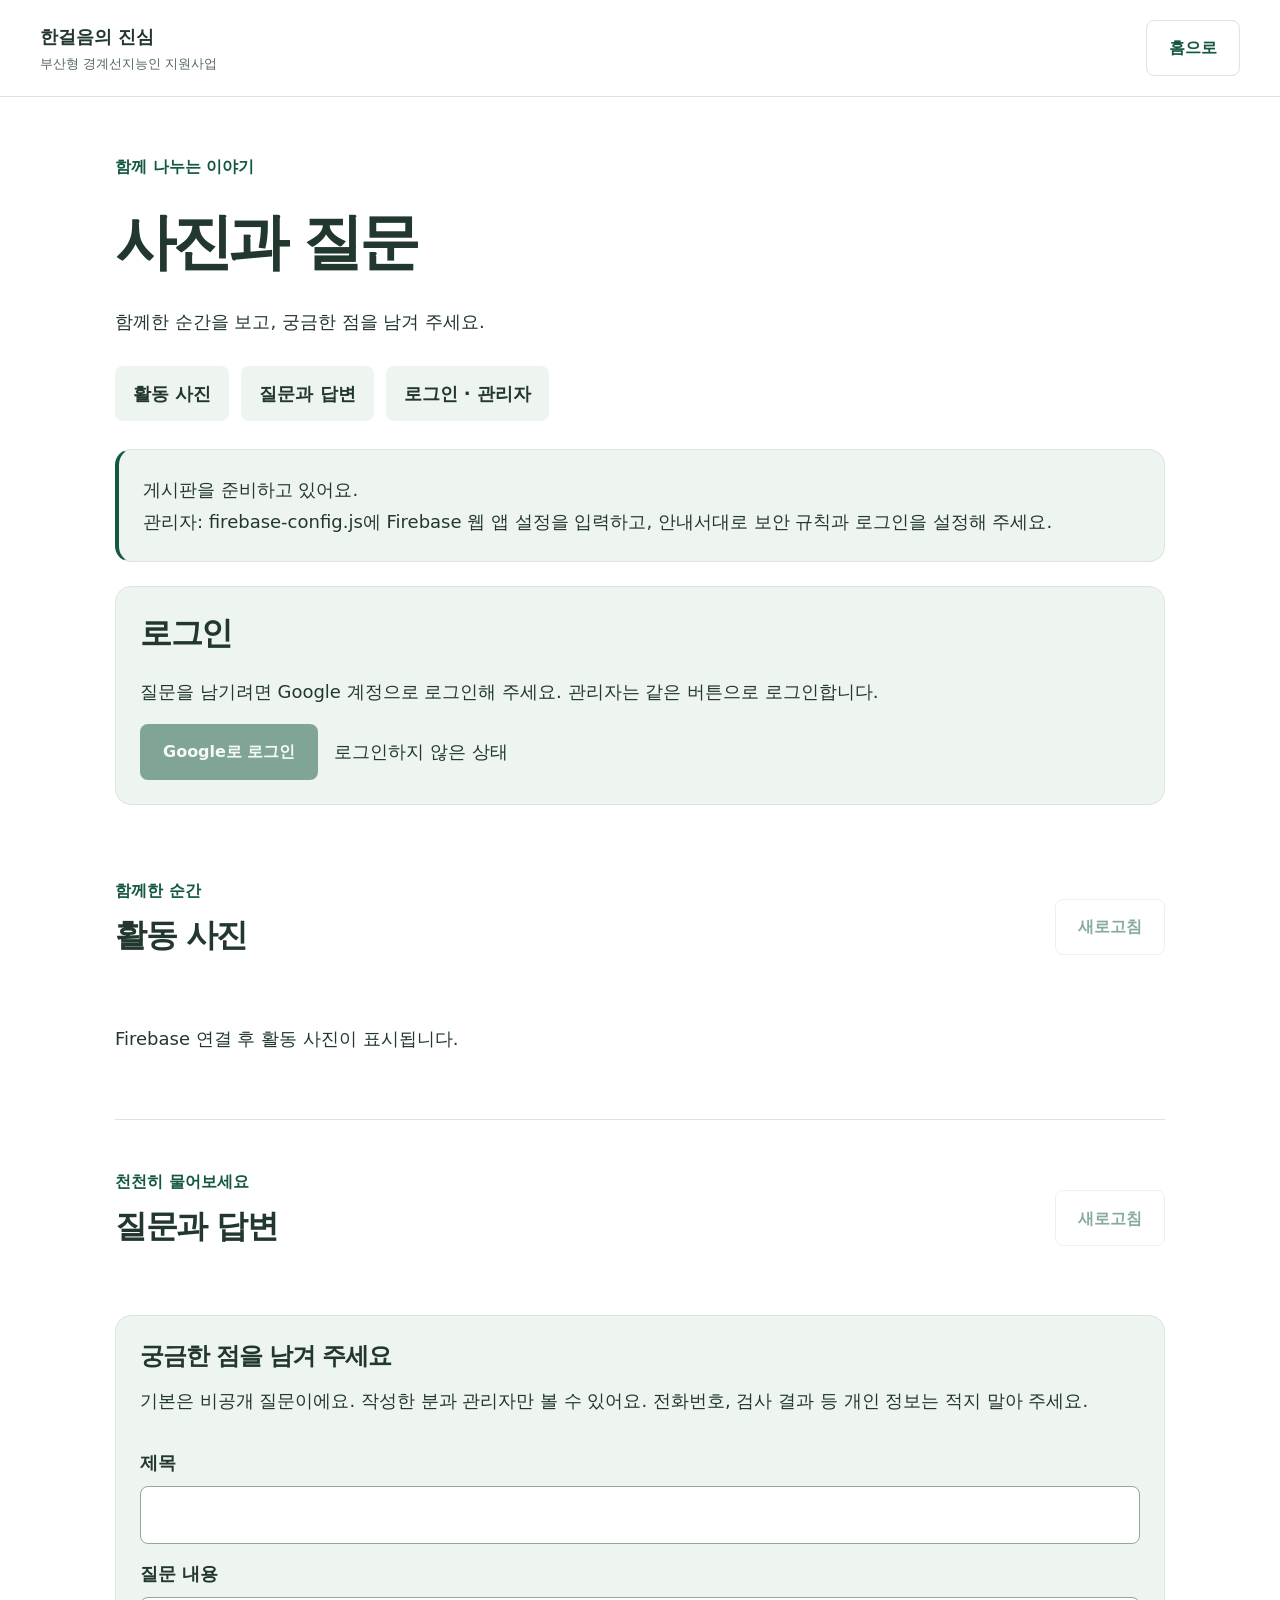
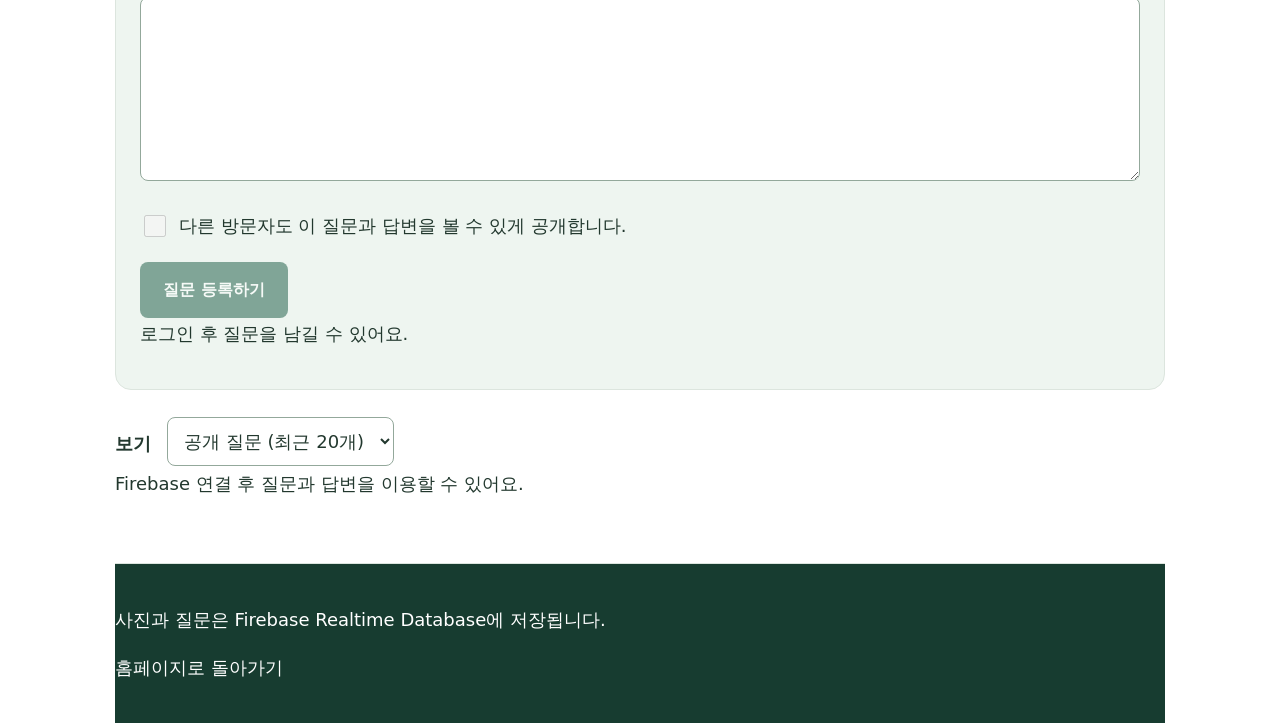
==== community.html @ c196d1d3 "Add files via upload" ====
<!doctype html>
<html lang="ko">
<head>
<meta charset="utf-8"><meta name="viewport" content="width=device-width,initial-scale=1">
<title>사진과 질문 | 한걸음의 진심</title>
<meta name="description" content="함께한 활동 사진을 보고, 궁금한 점을 물어보세요.">
<link rel="icon" href="assets/favicon.svg" type="image/svg+xml">
<link rel="stylesheet" href="styles.css"><link rel="stylesheet" href="community.css">
<script type="module" src="community.js"></script>
</head>
<body>
<a class="skip-link" href="#community-main">본문으로 바로 가기</a>
<header class="community-header"><div class="wrap toolbar"><a href="index.html"><strong>한걸음의 진심</strong><small>부산형 경계선지능인 지원사업</small></a><a class="button light" href="index.html">홈으로</a></div></header>
<main id="community-main" class="wrap community-main">
<p class="eyebrow">함께 나누는 이야기</p><h1>사진과 질문</h1><p>함께한 순간을 보고, 궁금한 점을 남겨 주세요.</p>
<nav class="community-nav" aria-label="게시판 바로 가기"><a href="#photos">활동 사진</a><a href="#questions">질문과 답변</a><a href="#account">로그인 · 관리자</a></nav>
<p id="setup-status" class="notice" role="status">게시판 연결을 확인하고 있어요.</p>
<noscript><p class="notice">게시판을 이용하려면 브라우저의 JavaScript를 켜 주세요.</p></noscript>
<section id="account" class="panel"><h2>로그인</h2><p>질문을 남기려면 Google 계정으로 로그인해 주세요. 관리자는 같은 버튼으로 로그인합니다.</p><div class="toolbar"><button id="login" class="button primary" disabled>Google로 로그인</button><button id="logout" class="button light" hidden>로그아웃</button><span id="account-status">로그인하지 않은 상태</span></div><p id="auth-status" role="status"></p></section>
<section id="photos" class="community-section"><div class="section-heading"><div><p class="eyebrow">함께한 순간</p><h2>활동 사진</h2></div><button id="refresh-photos" class="button light" disabled>새로고침</button></div>
<div id="upload-panel" class="panel" hidden><h3>사진 올리기 · 관리자</h3><p>사진 한 장을 선택하면 자동으로 용량을 줄여요. 미리보기를 확인한 뒤 게시해 주세요.</p><form id="upload-form"><label for="photo-title">제목</label><input id="photo-title" maxlength="80" required><label for="photo-description">사진 설명</label><textarea id="photo-description" maxlength="500" rows="2" placeholder="사진의 모습을 설명해 주세요. 사진을 볼 수 없는 분에게도 도움이 돼요."></textarea><label for="photo-file">사진 선택 (JPEG, PNG, WebP · 원본 최대 20MB)</label><input id="photo-file" type="file" accept="image/jpeg,image/png,image/webp" required><img id="photo-preview" alt="압축한 사진 미리보기" hidden><p id="compression-status" role="status">긴 변 최대 1,024px · 목표 60KB · 최대 96KB · 원본 미보관</p><button id="publish-photo" class="button primary" disabled>사진 게시하기</button><p id="upload-status" role="status"></p></form></div>
<p id="photos-status" role="status"></p><div id="photo-list" class="photo-grid"></div><button id="more-photos" class="button light" hidden>사진 더 보기</button></section>
<section id="questions" class="community-section"><div class="section-heading"><div><p class="eyebrow">천천히 물어보세요</p><h2>질문과 답변</h2></div><button id="refresh-questions" class="button light" disabled>새로고침</button></div>
<div class="panel"><h3>궁금한 점을 남겨 주세요</h3><p>기본은 비공개 질문이에요. 작성한 분과 관리자만 볼 수 있어요. 전화번호, 검사 결과 등 개인 정보는 적지 말아 주세요.</p><form id="question-form"><fieldset id="question-fields" disabled><label for="question-title">제목</label><input id="question-title" maxlength="100" required><label for="question-body">질문 내용</label><textarea id="question-body" maxlength="2000" rows="5" required></textarea><label class="check-label"><input id="question-public" type="checkbox"> 다른 방문자도 이 질문과 답변을 볼 수 있게 공개합니다.</label><button class="button primary" type="submit">질문 등록하기</button></fieldset><p id="question-status" role="status">로그인 후 질문을 남길 수 있어요.</p></form></div>
<div class="toolbar"><label for="question-filter">보기</label><select id="question-filter"><option value="public">공개 질문 (최근 20개)</option><option value="mine" disabled>내 질문 (최근 20개)</option><option value="all" disabled>전체 질문 · 관리자</option></select></div><p id="questions-status" role="status"></p><div id="question-list"></div><button id="more-questions" class="button light" hidden>이전 질문 더 보기 · 관리자</button>
</section>
<footer><p>사진과 질문은 Firebase Realtime Database에 저장됩니다.</p><a href="index.html">홈페이지로 돌아가기</a></footer>
</main>
</body></html>
---- styles.css ----
:root{--green:#155840;--dark:#173c30;--ink:#22382e;--muted:#56685e;--pale:#eef5f0;--line:#dce5de;--yellow:#f2cf67;--page:#fff;--body-size:1.125rem}
*{box-sizing:border-box}html{scroll-behavior:smooth;scroll-padding-top:125px}body{margin:0;color:var(--ink);background:var(--page);font-family:"Pretendard","Noto Sans KR","Malgun Gothic",system-ui,sans-serif;font-size:var(--body-size);line-height:1.75;word-break:keep-all;overflow-wrap:break-word}a{color:inherit;text-decoration:none}button{font:inherit;cursor:pointer}svg{display:block;width:26px;height:26px;flex:none}button,a{-webkit-tap-highlight-color:transparent}a:focus-visible,button:focus-visible{outline:3px solid #a06300;outline-offset:5px}h1,h2,h3,h4,p{margin-top:0}h1,h2,h3,h4{line-height:1.4;letter-spacing:-.045em}h2{font-size:2.5rem;font-weight:750;margin-bottom:20px}h3{font-size:1.5rem}h4{font-size:1.125rem}p{margin-bottom:16px}.wrap{max-width:1200px;width:calc(100% - 80px);margin:auto}.sr-only{position:absolute;width:1px;height:1px;padding:0;margin:-1px;overflow:hidden;clip:rect(0,0,0,0);white-space:nowrap;border:0}.skip-link{position:fixed;top:-100px;left:20px;padding:12px 24px;background:var(--green);color:white;z-index:100}.skip-link:focus{top:10px}
.header{position:sticky;top:0;z-index:20;background:rgba(255,255,255,.98);border-bottom:1px solid var(--line)}.header-inner{max-width:1440px;margin:auto;padding:22px 32px;display:flex;align-items:center;gap:24px;justify-content:space-between}.brand{display:flex;gap:12px;align-items:center;flex-shrink:0}.brand-symbol{width:40px;height:45px;fill:var(--green)}.brand strong{display:block;font-size:1.65rem;letter-spacing:-.06em;line-height:1.35}.brand small{display:block;font-size:.8125rem;color:var(--muted);margin-top:2px}.header nav{display:flex;gap:24px;align-items:center}.header nav a{font-size:1rem;font-weight:700;padding:10px 0;border-bottom:2px solid transparent}.header nav a:hover,.header nav a[aria-current]{color:var(--green);border-bottom-color:var(--green)}.header nav a span{margin-right:3px}.text-control{padding:9px 14px;min-height:46px;border:1px solid var(--line);border-radius:8px;color:var(--dark);background:white;font-size:.875rem;white-space:nowrap}.text-control span{font-weight:800;margin-right:5px}.text-control[aria-pressed=true]{background:var(--green);color:white}
.hero{position:relative;isolation:isolate;background:#fbfcf8;min-height:650px;overflow:hidden}.hero-picture{position:absolute;inset:0 0 0 35%;z-index:-2}.hero-picture img{width:100%;height:100%;object-fit:cover;object-position:60% 50%}.hero:before{content:"";position:absolute;inset:0;background:linear-gradient(90deg,#fbfcf8 0%,#fbfcf8 28%,rgba(251,252,248,.98) 36%,rgba(251,252,248,.7) 45%,rgba(251,252,248,0) 62%);z-index:-1}.hero-inner{padding-top:94px;padding-bottom:90px}.hero-copy{width:56%}.eyebrow{font-size:1rem;font-weight:650;color:var(--green);display:flex;align-items:center;gap:10px;margin-bottom:24px}.little-line{width:22px;height:2px;background:var(--green)}h1{font-size:clamp(3rem,4.7vw,4.4rem);line-height:1.24;font-weight:800;margin-bottom:26px;letter-spacing:-.07em}h1 span{color:var(--green)}.hero-description{color:#425849;font-size:1.2rem;line-height:1.9;margin-bottom:30px}.hero-actions{display:flex;gap:12px;flex-wrap:wrap}.button{display:inline-flex;align-items:center;justify-content:center;gap:8px;min-height:56px;padding:13px 22px;border:1px solid transparent;border-radius:8px;font-size:1rem;font-weight:700;line-height:1.6;text-align:center;transition:background .15s}.primary{background:var(--green);color:white}.primary:hover{background:#0a402e}.light{background:white;color:var(--green);border-color:var(--line)}.light:hover,.outlined:hover{background:#eaf2ec}.outlined{border-color:#9cb3a6;color:var(--green);background:transparent}.hero-note{font-size:.875rem;color:var(--muted);margin:28px 0 0}.hero-bottom{position:absolute;bottom:0;left:0;right:0;display:flex;justify-content:space-between;align-items:center;gap:12px;font-size:.875rem;border-top:1px solid rgba(21,88,64,.18);padding:17px 0}.hero-bottom a{padding:5px 0;font-weight:600;color:var(--green)}.hero-bottom a span{margin-left:12px}
.quick-section{display:grid;grid-template-columns:repeat(4,1fr);border-bottom:1px solid var(--line);padding:33px 0;gap:20px}.quick-section>a{display:flex;gap:15px;align-items:center;padding:8px 12px;min-height:76px;border-right:1px solid var(--line)}.quick-section>a:last-child{border-right:0}.quick-section>a:hover strong{color:var(--green);text-decoration:underline}.quick-icon{display:flex;align-items:center;justify-content:center;width:50px;height:50px;border-radius:50%;background:var(--pale);color:var(--green);flex:none}.quick-section small{font-size:.8125rem;color:var(--muted);display:block}.quick-section strong{display:block;font-size:1.125rem;letter-spacing:-.04em}
.section{padding-top:104px;padding-bottom:104px;scroll-margin-top:0}.section-heading{margin-bottom:46px}.section-number{color:var(--green);font-size:.9375rem;font-weight:750;letter-spacing:.04em;margin-bottom:16px}.section-heading>p:last-child,.section-heading>div>p:last-child{color:var(--muted);margin:0}.about-layout{display:grid;grid-template-columns:.9fr 1.4fr;gap:65px}.definition-panel{background:var(--pale);padding:36px;border-radius:16px}.line-icon{color:var(--green);display:inline-flex;margin-bottom:16px}.line-icon svg{width:30px;height:30px}.definition-panel h3{margin-bottom:20px}.definition-panel>p:first-of-type{font-size:1.25rem;line-height:1.9}.definition-detail{font-size:1rem;color:var(--muted);border-top:1px solid #ceded3;margin-top:24px;padding-top:22px}.support-note{margin-bottom:0;color:var(--green);font-weight:600;font-size:1rem}.about-right>h3{margin-top:2px;margin-bottom:16px}.about-right>p{color:var(--muted)}.support-grid{display:grid;grid-template-columns:1fr 1fr;gap:30px 24px;margin-top:30px}.support-grid article .line-icon{margin-bottom:10px}.support-grid h4{margin-bottom:9px}.support-grid p{font-size:1rem;color:var(--muted);margin-bottom:0}.muted{color:var(--muted);font-size:.9375rem}.about-right .muted{margin-top:26px;margin-bottom:0}
.apply-section{background:#f3f7f4}.program-grid{display:grid;grid-template-columns:1fr 1fr;gap:28px}.program-card{border:1px solid var(--line);border-radius:16px;background:white;padding:36px;display:flex;flex-direction:column}.program-head{display:flex;align-items:center;justify-content:space-between;margin-bottom:27px}.program-icon{width:60px;height:60px;background:#e8f3ec;border-radius:14px;display:flex;align-items:center;justify-content:center;color:var(--green)}.program-icon svg{width:32px;height:32px}.program-icon.blue{background:#eaf1f8;color:#2c5574}.badge{background:#f1f2ee;color:#536050;font-size:.875rem;font-weight:650;padding:5px 12px;border-radius:30px}.badge.open{background:#e8f3ec;color:var(--green)}.program-kicker{font-size:.9375rem;font-weight:600;color:var(--green);margin-bottom:8px}.program-card h3{font-size:2rem;margin-bottom:15px}.program-description{color:var(--muted);margin-bottom:28px}.apply-button{width:100%;margin-bottom:28px}.program-details{border-top:1px solid var(--line);padding-top:25px}.program-details h4{margin-bottom:14px}.check-list{list-style:none;padding:0;margin:0;font-size:1rem}.check-list li{padding-left:26px;margin-bottom:9px;position:relative}.check-list li:before{content:"✓";position:absolute;left:0;color:var(--green);font-weight:bold}.future-note{background:#f6f8f5;padding:12px 16px;font-size:.9375rem;color:var(--muted);margin-bottom:0;margin-top:20px;border-radius:8px}.future-note strong{font-size:.875rem}.application-help{display:flex;align-items:flex-start;gap:16px;padding:26px 28px;background:#e7efe9;border-radius:10px;margin-top:26px}.application-help .line-icon{margin:3px 0 0;flex:none}.application-help p{font-size:1rem;margin:6px 0 0;color:#425949}.steps{display:grid;grid-template-columns:repeat(3,1fr);gap:25px;margin-top:32px}.steps>div{display:flex;gap:16px;align-items:center}.steps>div>span{display:flex;align-items:center;justify-content:center;border:1px solid #b6ccbe;background:white;border-radius:50%;width:40px;height:40px;flex:none;font-weight:700;color:var(--green)}.steps p{font-size:.9375rem;margin:0;color:var(--muted)}.steps strong{display:block;color:var(--ink);font-size:1rem}
.row-heading{display:flex;justify-content:space-between;align-items:center;gap:20px}.outline-label{display:inline-block;border:1px solid #bccbc1;border-radius:30px;font-size:.9375rem;padding:7px 16px;color:var(--muted);white-space:nowrap}.partner-notice{font-size:1rem;color:var(--muted);background:#f6f7f3;border-left:3px solid #859b70;padding:18px 24px;margin-bottom:28px}.partner-grid{display:grid;grid-template-columns:1fr 1fr;gap:28px}.partner-card{border:1px solid var(--line);border-radius:12px;padding:30px}.partner-title{display:flex;align-items:center;gap:18px}.partner-title .line-icon{margin:0;padding:15px;background:var(--pale);border-radius:50%}.partner-title h3{margin:3px 0 0}.partner-title .muted{font-size:.875rem}.partner-card dl{display:grid;grid-template-columns:45px 1fr;gap:12px 10px;font-size:1rem;margin:25px 0 24px}.partner-card dt{color:var(--muted)}.partner-card dd{margin:0}.partner-actions{display:flex;gap:26px;align-items:center;padding-top:20px;border-top:1px solid var(--line)}.partner-actions svg{width:20px;height:20px}.text-link{font-size:1rem;color:var(--green);font-weight:700;text-decoration:underline;text-underline-offset:4px;padding:12px 2px}.partner-footnote{margin-top:20px;margin-bottom:0}
.local-section{background:#f7f8f4}.local-grid{display:grid;grid-template-columns:1fr 1fr;gap:28px}.local-card{background:white;border:1px solid var(--line);border-radius:12px;padding:32px;display:flex;flex-direction:column;align-items:flex-start}.local-card-top{width:100%;display:flex;align-items:center;justify-content:space-between;margin-bottom:17px}.local-card-top .line-icon{margin:0}.region-label{font-size:.875rem;color:var(--green);background:var(--pale);padding:3px 12px;border-radius:5px;font-weight:650}.local-card h3{margin-bottom:16px}.local-card p{font-size:1rem;color:var(--muted);margin-bottom:25px}.local-card .button{margin-top:auto}.source-caption{font-size:.875rem;color:var(--muted);margin-top:12px}.cafe-panel{margin-top:28px;background:var(--green);color:white;padding:30px 34px;border-radius:12px;display:flex;align-items:center;justify-content:space-between;gap:24px}.cafe-panel h3{margin-bottom:8px;font-size:1.25rem}.cafe-panel p{font-size:1rem;margin:0;color:#e7f0ea}.cafe-panel .button{flex-shrink:0}.notice{display:flex;gap:18px;margin-top:28px;padding:26px 30px;background:#fff4d6;border-radius:10px}.notice .line-icon{color:#78551c;margin:3px 0 0;flex:none}.notice h3{font-size:1.125rem;color:#654515;margin-bottom:8px}.notice p{font-size:1rem;color:#674e22;margin-bottom:0}
.closing{text-align:center;padding:85px 0 95px}.closing .line-icon{margin-bottom:15px}.closing h2{font-size:2.25rem;margin-bottom:17px}.closing p{color:var(--muted);margin-bottom:27px}footer{background:var(--dark);color:white;padding:45px 0 55px}.footer-inner{display:flex;justify-content:space-between;gap:40px}.footer-inner strong{font-size:1.5rem;letter-spacing:-.045em}.footer-inner p{font-size:.9375rem;margin:8px 0;color:#d4e4da}.footer-inner small{font-size:.875rem;color:#c5d9cc}.footer-inner a{font-size:1rem;text-decoration:underline;text-underline-offset:5px}.home-float{position:fixed;bottom:24px;right:24px;display:flex;align-items:center;gap:7px;background:white;border:1px solid #9cb4a5;box-shadow:0 3px 12px #173c3012;padding:12px 16px;border-radius:30px;font-size:.875rem;color:var(--green);font-weight:700;z-index:19}.home-float svg{width:21px;height:21px}
dialog{max-width:500px;width:calc(100% - 40px);border:1px solid var(--line);border-radius:18px;padding:0;color:var(--ink);box-shadow:0 15px 80px #0003}dialog::backdrop{background:#122f2580}.dialog-content{padding:36px;text-align:center}.dialog-content h2{font-size:1.5rem}.dialog-content p{font-size:1rem;color:var(--muted);line-height:1.85}.dialog-content .button{width:100%;margin-top:10px}.mobile-only{display:none}html.large-text{font-size:20px}.large-text .header-inner{flex-wrap:wrap}.large-text .header nav{flex-wrap:wrap}.large-text .hero-copy{width:65%}.large-text .hero{min-height:780px}
@media(min-width:1600px){.hero{min-height:710px}.hero-inner{padding-top:110px}}@media(max-width:1200px){.header-inner{flex-wrap:wrap;padding:15px 30px;gap:10px 24px}.header nav{order:3;width:100%;justify-content:center;gap:40px}.brand strong{font-size:1.4rem}.header nav a{padding:6px 0}.hero-copy{width:63%}.hero-picture{left:30%}.quick-section{gap:10px}.quick-section>a{padding:8px 0;gap:10px}.quick-icon{width:42px;height:42px}.quick-section strong{font-size:1rem}.about-layout{gap:35px}.hero-bottom{background:#fbfcf8c9}.hero-bottom>span{display:none}.hero-bottom{justify-content:flex-start}.large-text .hero-copy{width:75%}}
@media(max-width:800px){html{scroll-padding-top:170px}.wrap{width:calc(100% - 40px)}h2{font-size:2rem}.header-inner{padding:14px 20px;gap:10px}.brand-symbol{width:29px;height:35px}.brand{gap:8px}.brand strong{font-size:1.3rem}.brand small{font-size:.75rem}.text-control{font-size:.8125rem;padding:7px 10px;min-height:42px}.header nav{gap:6px 18px;justify-content:flex-start;display:grid;grid-template-columns:1fr 1fr}.header nav a{font-size:.9375rem;min-height:40px;display:flex;align-items:center;gap:4px}.hero{min-height:0;padding-bottom:0;display:flex;flex-direction:column}.hero:before{display:none}.hero-picture{position:relative;inset:auto;order:2;z-index:0;height:330px}.hero-picture img{object-position:50% 58%}.hero-inner{padding-top:44px;padding-bottom:34px;order:1}.hero-copy{width:100%}.eyebrow{font-size:.875rem;margin-bottom:20px}h1{font-size:3.15rem;margin-bottom:22px}.hero-description{font-size:1.125rem}.hero-actions{gap:10px}.hero-actions .button{font-size:.9375rem;padding:12px 15px}.hero-note{margin-top:22px}.hero-bottom{position:static;order:3;padding:12px 0;background:transparent}.quick-section{grid-template-columns:1fr 1fr;gap:16px 14px;padding:25px 0}.quick-section>a{border:0;min-height:65px}.quick-section small{font-size:.8125rem}.quick-section strong{font-size:1rem}.section{padding-top:68px;padding-bottom:68px}.section-heading{margin-bottom:30px}.about-layout{grid-template-columns:1fr;gap:30px}.definition-panel{padding:28px}.definition-panel>p:first-of-type br{display:none}.support-grid{gap:26px 20px}.program-grid,.partner-grid,.local-grid{grid-template-columns:1fr;gap:22px}.program-card{padding:28px}.steps{grid-template-columns:1fr;gap:20px}.application-help{padding:22px 20px;gap:12px}.row-heading{flex-direction:column;align-items:flex-start}.partner-card{padding:25px}.partner-card dl{grid-template-columns:40px 1fr}.partner-title h3{font-size:1.375rem}.cafe-panel{flex-direction:column;align-items:flex-start;padding:26px}.cafe-panel br,.notice br,.local-card br{display:none}.notice{padding:22px 20px;gap:12px}.closing{padding-top:60px;padding-bottom:70px}.closing h2{font-size:1.85rem}.footer-inner{flex-direction:column;gap:28px}footer{padding-bottom:90px}.home-float{right:14px;bottom:14px}.mobile-only{display:block}.large-text .hero-copy{width:100%}.large-text .hero{min-height:0}.large-text .header nav a{font-size:.8rem}.large-text h1{font-size:2.8rem}.large-text .header-inner{padding:10px 15px}.large-text .brand strong{font-size:1.05rem}.large-text .brand small{font-size:.6rem}.large-text .text-control{font-size:.7rem}.large-text .quick-section{grid-template-columns:1fr}.large-text .support-grid{grid-template-columns:1fr}.large-text .header nav{gap:2px 12px}}
@media(max-width:380px){.hero-actions{flex-direction:column}.hero-actions .button{width:100%}h1{font-size:2.7rem}.quick-section{grid-template-columns:1fr}.brand small{font-size:.65rem}.text-control{padding:5px 8px}.partner-title{gap:12px}.partner-title .line-icon{padding:10px}}
@media(prefers-reduced-motion:reduce){html{scroll-behavior:auto}*{transition:none!important}}
@media print{.header,.quick-section,.home-float,.hero-actions,dialog{display:none}.section{padding:25px 0;break-inside:avoid}.hero-picture{display:none}.hero{min-height:0}.hero-inner{padding:25px 0}.hero-copy{width:100%}.wrap{width:95%}.hero-bottom{display:none}}

/* Keep cards usable at narrow widths and enlarged text. */
.program-card,.partner-card,.local-card,.about-right,.definition-panel{min-width:0}.partner-actions{flex-wrap:wrap}.partner-card dd{min-width:0}.support-grid article,.quick-section>a{min-width:0}

/* 2026-10: phone guidance, research infographic and work experiences */
[hidden]{display:none!important}
.header nav{gap:18px}.header nav a{font-size:.9375rem}
.quick-section{grid-template-columns:repeat(5,minmax(0,1fr));gap:12px}.quick-section>a{padding:8px 3px;gap:10px}
.hero-contact{display:flex;align-items:center;gap:14px;background:white;border:1px solid #b5cdbd;border-radius:10px;text-align:left;color:var(--green);padding:14px 20px;margin-top:22px;max-width:100%;box-shadow:0 3px 15px #173c3008}
.hero-contact:hover{background:#eff6f0}.contact-icon{display:inline-flex;background:var(--pale);border-radius:50%;padding:12px;flex:none}
.hero-contact strong{display:block;font-size:.9375rem;line-height:1.6}.contact-number{display:block;font-size:1.4rem;font-weight:800;letter-spacing:.01em;line-height:1.5}
.hero-contact small{display:block;color:var(--muted);font-size:.8125rem;line-height:1.6}.hero-note{margin-top:20px}
.contact-dialog-number{font-size:2rem;letter-spacing:.02em;font-weight:800;color:var(--green);margin:22px 0 12px;overflow-wrap:anywhere}
.temporary-note{background:#f3f6f2;border-radius:8px;padding:14px}
.awareness-panel{margin-top:56px;padding:36px 40px;background:#f6f8f3;border:1px solid #dce5d9;border-radius:16px}
.awareness-heading{margin-bottom:30px}.awareness-heading .section-number{margin-bottom:10px}.awareness-heading h3{font-size:1.75rem;margin-bottom:10px}.awareness-heading>p:last-child{color:var(--muted);font-size:1rem;margin:0}
.awareness-grid{display:grid;grid-template-columns:1.15fr 1fr;gap:40px}
.population-figure{margin:0;min-width:0}.population-figure figcaption>span{display:block;font-size:1rem;color:var(--muted)}.population-figure figcaption>strong{display:block;font-size:1.5rem;color:var(--green);line-height:1.3;margin:10px 0}
.population-figure em{font-size:3.75rem;font-weight:800;font-style:normal;letter-spacing:-.06em}
.population-waffle{display:grid;grid-template-columns:repeat(20,minmax(0,1fr));gap:4px;max-width:380px;margin-top:22px}
.population-waffle span{aspect-ratio:1;border-radius:3px;background:#d6e1d6}.population-waffle .highlight{background:var(--green)}
.chart-caption{font-size:.875rem;color:var(--muted);margin:12px 0 0;display:flex;align-items:center;gap:8px}.chart-caption>span{width:11px;height:11px;background:var(--green);border-radius:2px;flex:none}
.busan-stat{border-left:1px solid #d0ddce;padding-left:40px;display:flex;flex-direction:column;justify-content:center;min-width:0}
.busan-stat .line-icon{margin-bottom:18px}.busan-stat p{font-size:1rem;margin-bottom:8px;color:var(--muted)}.busan-stat>strong{font-size:1.25rem;line-height:1.5;color:var(--green);margin:0 0 8px;letter-spacing:-.05em}.busan-stat em{font-size:2.3rem;font-style:normal;font-weight:800}.busan-stat small{font-size:.875rem;color:var(--muted)}
.awareness-message{margin-top:30px;border-top:1px solid #d0ddce;padding-top:24px}.awareness-message>strong{font-size:1.125rem;color:var(--green)}.awareness-message p{font-size:1rem;color:var(--muted);margin:10px 0 0}
.statistics-source{font-size:.875rem;color:var(--muted);margin:24px 0 0}.research-links{display:flex;gap:24px;flex-wrap:wrap;margin-top:8px}.research-links .text-link{font-size:.9375rem}
.experience-section{background:#f0f5f2}.experience-notice{display:flex;gap:14px;align-items:flex-start;padding:20px 24px;background:white;border:1px solid var(--line);border-radius:10px;margin-bottom:28px}
.experience-notice .line-icon{margin:3px 0 0;flex:none}.experience-notice p{margin:0;font-size:1rem;color:var(--muted)}
.experience-grid{display:grid;grid-template-columns:repeat(4,minmax(0,1fr));gap:20px}.experience-card{padding:25px 22px;background:white;border:1px solid var(--line);border-radius:12px;min-width:0;display:flex;flex-direction:column}
.experience-top{display:flex;justify-content:space-between;align-items:center;gap:8px;margin-bottom:24px;flex-wrap:wrap}.experience-icon{display:inline-flex;padding:10px;background:var(--pale);color:var(--green);border-radius:10px}
.experience-card h3{font-size:1.375rem;margin-bottom:14px}.experience-card>p{font-size:1rem;color:var(--muted);margin-bottom:20px}.experience-card .check-list{font-size:.9375rem;margin-bottom:22px}
.experience-status{margin-top:auto;border-top:1px solid var(--line);padding-top:17px}.experience-status strong,.experience-status span{display:block;font-size:.875rem}.experience-status strong{color:var(--green);margin-bottom:5px}.experience-status span{color:var(--muted)}
.experience-footnote{font-size:.9375rem;color:var(--muted);margin:22px 0 0}
@media(max-width:1200px){.header nav{gap:25px}.quick-section{grid-template-columns:repeat(3,minmax(0,1fr));gap:15px}.quick-section>a{border:0}.experience-grid{grid-template-columns:repeat(2,minmax(0,1fr))}}
@media(max-width:800px){html{scroll-padding-top:220px}.header nav{gap:5px 18px}.header nav a{font-size:.9375rem}.quick-section{grid-template-columns:repeat(2,minmax(0,1fr))}.hero-contact{padding:13px 15px;width:100%;gap:12px}.hero-contact strong{font-size:.9375rem}.hero-contact .contact-icon{padding:10px}.awareness-panel{padding:26px 24px;margin-top:36px}.awareness-heading h3{font-size:1.5rem}.awareness-grid{grid-template-columns:1fr;gap:26px}.busan-stat{border-left:0;border-top:1px solid #d0ddce;padding:24px 0 0}.busan-stat .line-icon{margin-bottom:12px}.population-waffle{gap:3px}.population-figure em{font-size:3rem}.chart-caption{font-size:.8125rem;align-items:flex-start}.busan-stat em{font-size:2rem}.desktop-only{display:none}.research-links{gap:8px 22px}.experience-notice{padding:20px}.experience-card{padding:25px}.large-text .quick-section{grid-template-columns:1fr}.large-text .header nav{gap:2px 12px}.large-text .header nav a{font-size:.8rem}.large-text .contact-number{font-size:1.25rem}.large-text .hero-contact strong{font-size:.85rem}.large-text .hero-contact small{font-size:.7rem}}
@media(max-width:600px){.experience-grid{grid-template-columns:1fr}}
@media(max-width:380px){.quick-section{grid-template-columns:1fr}.awareness-panel{padding:24px 20px}.hero-contact{gap:10px;padding:13px 12px}.hero-contact .contact-icon{padding:8px}.contact-dialog-number{font-size:1.6rem}}

/* 2026-10-07: clear application guidance and compact mobile navigation */
html{scroll-padding-top:var(--header-offset,125px)}
.menu-toggle{display:none}.mobile-actionbar{display:none}
.program-facts{border-top:1px solid var(--line);padding-top:22px;margin-bottom:24px}
.program-facts h4{margin-bottom:14px}.program-facts dl{margin:0;display:grid;grid-template-columns:1fr;gap:5px}
.program-facts dt{font-size:1rem;font-weight:700;color:var(--ink);margin-top:13px}.program-facts dt:first-child{margin-top:0}
.program-facts dd{font-size:1rem;color:var(--muted);margin:0;line-height:1.75}
.guardian-guide{display:flex;align-items:flex-start;gap:16px;background:white;border:1px solid var(--line);padding:24px 28px;border-radius:10px;margin-top:32px}
.guardian-guide .line-icon{margin:3px 0 0;flex:none}.guardian-guide h3{font-size:1.25rem;margin-bottom:8px}.guardian-guide p{font-size:1rem;color:var(--muted);margin:0}
.faq-section{margin-top:44px}.faq-section>h3{font-size:1.75rem;margin-bottom:12px}.faq-section>p{font-size:1rem;color:var(--muted)}
.faq-item{background:white;border:1px solid var(--line);border-radius:10px;margin-top:12px}
.faq-item summary{position:relative;list-style:none;font-size:1.125rem;font-weight:700;padding:20px 54px 20px 24px;cursor:pointer}
.faq-item summary::-webkit-details-marker{display:none}.faq-item summary:after{content:"＋";position:absolute;right:22px;top:20px;color:var(--green)}
.faq-item[open] summary:after{content:"−"}.faq-item summary:focus-visible{outline:3px solid #a06300;outline-offset:4px;border-radius:8px}
.faq-answer{border-top:1px solid var(--line);padding:20px 24px}.faq-answer p{font-size:1rem;color:var(--muted);margin-bottom:0}
.inline-contact{border:0;background:none;margin-top:8px;font:inherit;font-size:1rem;cursor:pointer}
.local-facts{width:100%;margin:0 0 24px;padding:18px 0;border-top:1px solid var(--line);border-bottom:1px solid var(--line);font-size:.9375rem}
.local-facts dt{font-weight:700;margin-top:13px}.local-facts dt:first-child{margin-top:0}.local-facts dd{margin:4px 0 0;color:var(--muted)}
.local-facts strong{font-weight:650;color:var(--green)}.external-note,.information-date{display:block;font-size:.8755rem;color:var(--muted);margin-top:10px}
.contact-hours{font-size:1rem;color:var(--muted)}
@media(max-width:800px){
 .header-inner{padding:12px 16px;gap:10px;display:grid;grid-template-columns:minmax(0,1fr) auto auto}
 .brand{min-width:0}.brand strong{font-size:1.125rem}.brand small{font-size:.625rem}
 .brand-symbol{width:26px;height:32px}.text-control{font-size:.75rem;padding:8px 9px;min-height:44px}
 .text-control>span{display:none}.menu-toggle{display:inline-flex;align-items:center;justify-content:center;min-height:44px;font-size:.8125rem;border:1px solid var(--line);border-radius:8px;background:white;color:var(--green);padding:8px 10px;white-space:nowrap}
 .header nav{display:none;grid-column:1/-1;width:100%;order:unset;gap:0;grid-template-columns:1fr}
 .header nav.menu-open{display:grid}.header nav a{min-height:48px;padding:10px 4px;border-bottom:1px solid var(--line);font-size:1rem}
 .hero-inner{padding-top:32px}.hero-description{font-size:1.05rem}.hero-actions{flex-direction:column}.hero-actions .button{width:100%}
 .hero-contact{margin-top:16px}.hero-contact .contact-number{font-size:1.125rem}
 .mobile-actionbar{display:grid;grid-template-columns:1fr 1fr;gap:10px;position:fixed;bottom:0;left:0;right:0;z-index:21;background:white;border-top:1px solid var(--line);padding:10px 16px calc(10px + env(safe-area-inset-bottom))}
 .mobile-actionbar>a,.mobile-actionbar>button{display:flex;gap:8px;align-items:center;justify-content:center;min-height:48px;border:1px solid var(--green);border-radius:8px;padding:9px;font-size:1rem;font-weight:700;line-height:1.5}
 .mobile-actionbar>a{background:var(--green);color:white}.mobile-actionbar>button{background:white;color:var(--green)}.mobile-actionbar svg{width:21px;height:21px}
 .home-float{display:none}footer{padding-bottom:110px}
 .guardian-guide{padding:22px 20px;gap:12px}.guardian-guide br{display:none}
 .faq-item summary{font-size:1rem;padding:18px 46px 18px 20px}.faq-item summary:after{right:16px;top:18px}.faq-answer{padding:18px 20px}
 .large-text .header-inner{padding:10px 12px;gap:8px}.large-text .brand strong{font-size:.85rem}.large-text .brand small{display:none}.large-text .brand-symbol{width:23px}
 .large-text .text-control{font-size:.65rem;padding:8px}.large-text .menu-toggle{font-size:.65rem;padding:8px}
 .large-text .header nav a{font-size:1rem}.large-text .hero-contact .contact-number{font-size:1rem}
}

.header-inner{flex-wrap:wrap}.header nav{flex-wrap:wrap}
@media(max-width:380px){.brand strong{font-size:.9375rem}.brand small{display:none}}

/* Representative activity illustrations: readable text remains on white. */
.local-card{padding:0;overflow:hidden;--local-accent:#25634d;--local-tint:#edf5ed}
.local-card--chacha{--local-tint:#fbefe6;--local-accent:#805033}
.local-card--geumjeong{--local-tint:#edf3fa;--local-accent:#305777}
.local-card--mirinae{--local-tint:#f1edf8;--local-accent:#635180}
.local-card--maeil{--local-tint:#edf5e8;--local-accent:#436338}
.local-card--namgu-family{--local-tint:#fcf0e9;--local-accent:#82513b}
.local-card--namgu-learning{--local-tint:#faf4df;--local-accent:#75602c}
.local-visual{width:100%;margin:0;background:var(--local-tint)}
.local-visual img{width:100%;aspect-ratio:2/1;height:auto;display:block;object-fit:cover;object-position:center}
.local-visual figcaption{font-size:.8125rem;line-height:1.6;color:#526158;padding:7px 24px;text-align:right}
.local-card-body{padding:28px 32px 32px;flex:1;display:flex;flex-direction:column;align-items:flex-start;width:100%;min-width:0}
.local-theme{width:100%;margin-bottom:24px}
.local-theme>span{display:inline-block;font-size:.875rem;font-weight:700;line-height:1.6;padding:4px 12px;border-radius:6px;background:var(--local-tint);color:var(--local-accent)}
.local-theme>p{font-size:1.25rem;font-weight:750;color:var(--ink);line-height:1.6;margin:10px 0 0}
.local-card .local-card-top{margin-bottom:12px}
.local-card .local-card-top .line-icon{width:25px;height:25px}
.local-card .region-label{background:transparent;padding:0;font-size:.9375rem;color:var(--muted)}
.local-card h3{font-size:1.5rem;line-height:1.5}
@media(max-width:800px){.local-card-body{padding:24px}.local-theme>p{font-size:1.125rem}.local-visual figcaption{padding:7px 20px}.local-card h3{font-size:1.375rem}}
@media print{.local-visual{display:none}.local-card{break-inside:avoid}}

/* Long organization names stay readable when text is enlarged. */
.local-card-body>*{max-width:100%;overflow-wrap:anywhere}
.local-card h3,.partner-title h3{overflow-wrap:anywhere}
.partner-title>div{min-width:0;overflow-wrap:anywhere}

.header nav{gap:14px;flex-wrap:wrap}.header nav a{font-size:.92rem}
---- community.css ----
.community-header{border-bottom:1px solid var(--line);padding:20px 0;background:white}.community-header small{display:block;font-size:.8rem;color:var(--muted)}.community-main{max-width:1050px;padding-top:56px}.community-main h1{font-size:clamp(2.5rem,6vw,3.8rem)}.community-main h2{font-size:2rem}.community-nav{display:flex;gap:12px;flex-wrap:wrap;margin:28px 0}.community-nav a{padding:12px 18px;background:var(--pale);border-radius:8px;font-weight:700}.notice,.panel{padding:24px;border:1px solid var(--line);border-radius:16px;background:var(--pale);margin:24px 0}.notice{border-left:4px solid var(--green);white-space:pre-line}.community-section{padding:48px 0;border-bottom:1px solid var(--line);scroll-margin-top:24px}.toolbar,.section-heading{display:flex;align-items:center;justify-content:space-between;gap:16px;flex-wrap:wrap}.toolbar{justify-content:flex-start}.community-header .toolbar{justify-content:space-between}.section-heading .eyebrow{margin-bottom:8px}.panel h3{margin-bottom:12px}label{display:block;font-weight:700;margin:14px 0 8px}input:not([type=checkbox]),textarea,select{width:100%;font:inherit;color:var(--ink);padding:12px;border:1px solid #93a89b;border-radius:8px;background:white}textarea{resize:vertical}select{width:auto;max-width:100%}input[type=file]{font-size:.95rem}input:focus-visible,textarea:focus-visible,select:focus-visible{outline:3px solid #a06300;outline-offset:2px}fieldset{border:0;margin:0;padding:0;min-width:0}.check-label{display:flex;gap:10px;align-items:flex-start;font-weight:400;margin:20px 0}.check-label input{width:22px;height:22px;flex-shrink:0;margin-top:5px}button:disabled{opacity:.5;cursor:not-allowed}[hidden]{display:none!important}#photo-preview{display:block;max-width:100%;max-height:360px;margin:18px 0;border-radius:8px}.photo-grid{display:grid;grid-template-columns:repeat(3,minmax(0,1fr));gap:20px}.photo-card{border:1px solid var(--line);border-radius:14px;overflow:hidden;background:white}.photo-card img{display:block;width:100%;aspect-ratio:4/3;object-fit:contain;background:var(--pale)}.photo-card .card-body{padding:20px}.photo-card h3{font-size:1.2rem;margin-bottom:10px}.photo-card p{font-size:1rem}.question-card{padding:24px;border:1px solid var(--line);border-radius:14px;margin:20px 0;background:white}.question-card summary{font-size:1.2rem;font-weight:700;cursor:pointer;overflow-wrap:anywhere}.question-card .question-text,.answer-text{white-space:pre-wrap;overflow-wrap:anywhere;margin-top:20px}.meta{font-size:.85rem;color:var(--muted);margin:10px 0}.answer-box{border-left:3px solid var(--green);padding:16px 20px;background:var(--pale);margin:20px 0}.danger{color:#903b26;border-color:#d8b6ad}.question-card .toolbar{margin-top:20px}.community-main footer{padding:40px 0}.error{color:#9c2e1e}.community-main [role=status]:empty{display:none}#more-photos,#more-questions{margin-top:24px}@media(max-width:800px){.photo-grid{grid-template-columns:repeat(2,minmax(0,1fr))}}@media(max-width:520px){.photo-grid{grid-template-columns:1fr}.community-main{padding-top:32px}.panel,.question-card{padding:18px}.community-nav a{flex:1;text-align:center;font-size:.95rem}.section-heading{align-items:flex-start}.community-main h2{font-size:1.7rem}}
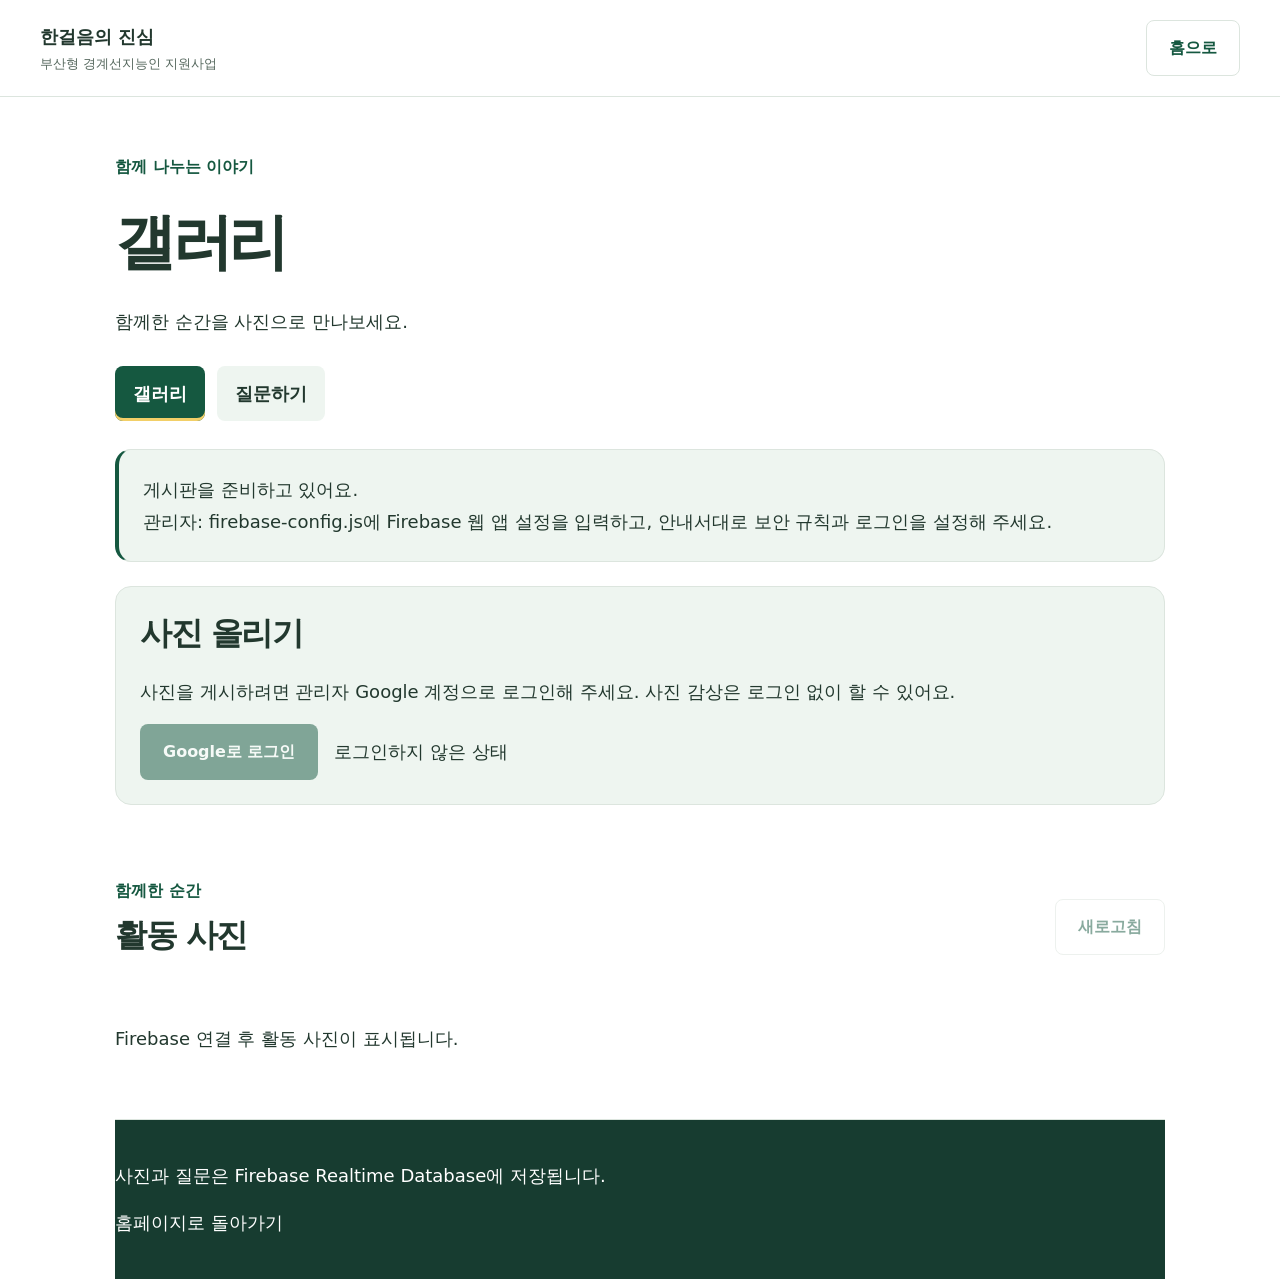
==== commit e85dd8c6: "Add files via upload" ====
--- a/community.html
+++ b/community.html
@@ -1,29 +1 @@
-<!doctype html>
-<html lang="ko">
-<head>
-<meta charset="utf-8"><meta name="viewport" content="width=device-width,initial-scale=1">
-<title>사진과 질문 | 한걸음의 진심</title>
-<meta name="description" content="함께한 활동 사진을 보고, 궁금한 점을 물어보세요.">
-<link rel="icon" href="assets/favicon.svg" type="image/svg+xml">
-<link rel="stylesheet" href="styles.css"><link rel="stylesheet" href="community.css">
-<script type="module" src="community.js"></script>
-</head>
-<body>
-<a class="skip-link" href="#community-main">본문으로 바로 가기</a>
-<header class="community-header"><div class="wrap toolbar"><a href="index.html"><strong>한걸음의 진심</strong><small>부산형 경계선지능인 지원사업</small></a><a class="button light" href="index.html">홈으로</a></div></header>
-<main id="community-main" class="wrap community-main">
-<p class="eyebrow">함께 나누는 이야기</p><h1>사진과 질문</h1><p>함께한 순간을 보고, 궁금한 점을 남겨 주세요.</p>
-<nav class="community-nav" aria-label="게시판 바로 가기"><a href="#photos">활동 사진</a><a href="#questions">질문과 답변</a><a href="#account">로그인 · 관리자</a></nav>
-<p id="setup-status" class="notice" role="status">게시판 연결을 확인하고 있어요.</p>
-<noscript><p class="notice">게시판을 이용하려면 브라우저의 JavaScript를 켜 주세요.</p></noscript>
-<section id="account" class="panel"><h2>로그인</h2><p>질문을 남기려면 Google 계정으로 로그인해 주세요. 관리자는 같은 버튼으로 로그인합니다.</p><div class="toolbar"><button id="login" class="button primary" disabled>Google로 로그인</button><button id="logout" class="button light" hidden>로그아웃</button><span id="account-status">로그인하지 않은 상태</span></div><p id="auth-status" role="status"></p></section>
-<section id="photos" class="community-section"><div class="section-heading"><div><p class="eyebrow">함께한 순간</p><h2>활동 사진</h2></div><button id="refresh-photos" class="button light" disabled>새로고침</button></div>
-<div id="upload-panel" class="panel" hidden><h3>사진 올리기 · 관리자</h3><p>사진 한 장을 선택하면 자동으로 용량을 줄여요. 미리보기를 확인한 뒤 게시해 주세요.</p><form id="upload-form"><label for="photo-title">제목</label><input id="photo-title" maxlength="80" required><label for="photo-description">사진 설명</label><textarea id="photo-description" maxlength="500" rows="2" placeholder="사진의 모습을 설명해 주세요. 사진을 볼 수 없는 분에게도 도움이 돼요."></textarea><label for="photo-file">사진 선택 (JPEG, PNG, WebP · 원본 최대 20MB)</label><input id="photo-file" type="file" accept="image/jpeg,image/png,image/webp" required><img id="photo-preview" alt="압축한 사진 미리보기" hidden><p id="compression-status" role="status">긴 변 최대 1,024px · 목표 60KB · 최대 96KB · 원본 미보관</p><button id="publish-photo" class="button primary" disabled>사진 게시하기</button><p id="upload-status" role="status"></p></form></div>
-<p id="photos-status" role="status"></p><div id="photo-list" class="photo-grid"></div><button id="more-photos" class="button light" hidden>사진 더 보기</button></section>
-<section id="questions" class="community-section"><div class="section-heading"><div><p class="eyebrow">천천히 물어보세요</p><h2>질문과 답변</h2></div><button id="refresh-questions" class="button light" disabled>새로고침</button></div>
-<div class="panel"><h3>궁금한 점을 남겨 주세요</h3><p>기본은 비공개 질문이에요. 작성한 분과 관리자만 볼 수 있어요. 전화번호, 검사 결과 등 개인 정보는 적지 말아 주세요.</p><form id="question-form"><fieldset id="question-fields" disabled><label for="question-title">제목</label><input id="question-title" maxlength="100" required><label for="question-body">질문 내용</label><textarea id="question-body" maxlength="2000" rows="5" required></textarea><label class="check-label"><input id="question-public" type="checkbox"> 다른 방문자도 이 질문과 답변을 볼 수 있게 공개합니다.</label><button class="button primary" type="submit">질문 등록하기</button></fieldset><p id="question-status" role="status">로그인 후 질문을 남길 수 있어요.</p></form></div>
-<div class="toolbar"><label for="question-filter">보기</label><select id="question-filter"><option value="public">공개 질문 (최근 20개)</option><option value="mine" disabled>내 질문 (최근 20개)</option><option value="all" disabled>전체 질문 · 관리자</option></select></div><p id="questions-status" role="status"></p><div id="question-list"></div><button id="more-questions" class="button light" hidden>이전 질문 더 보기 · 관리자</button>
-</section>
-<footer><p>사진과 질문은 Firebase Realtime Database에 저장됩니다.</p><a href="index.html">홈페이지로 돌아가기</a></footer>
-</main>
-</body></html>
+<!doctype html><html lang="ko"><meta charset="utf-8"><meta name="viewport" content="width=device-width,initial-scale=1"><title>게시판 이동 | 한걸음의 진심</title><script>location.replace(location.hash === "#questions" ? "questions.html" : "gallery.html" + (location.hash === "#account" ? "#account" : ""));</script><body><p>게시판이 나뉘었어요. <a href="gallery.html">갤러리</a> 또는 <a href="questions.html">질문하기</a>로 이동해 주세요.</p></body></html>
